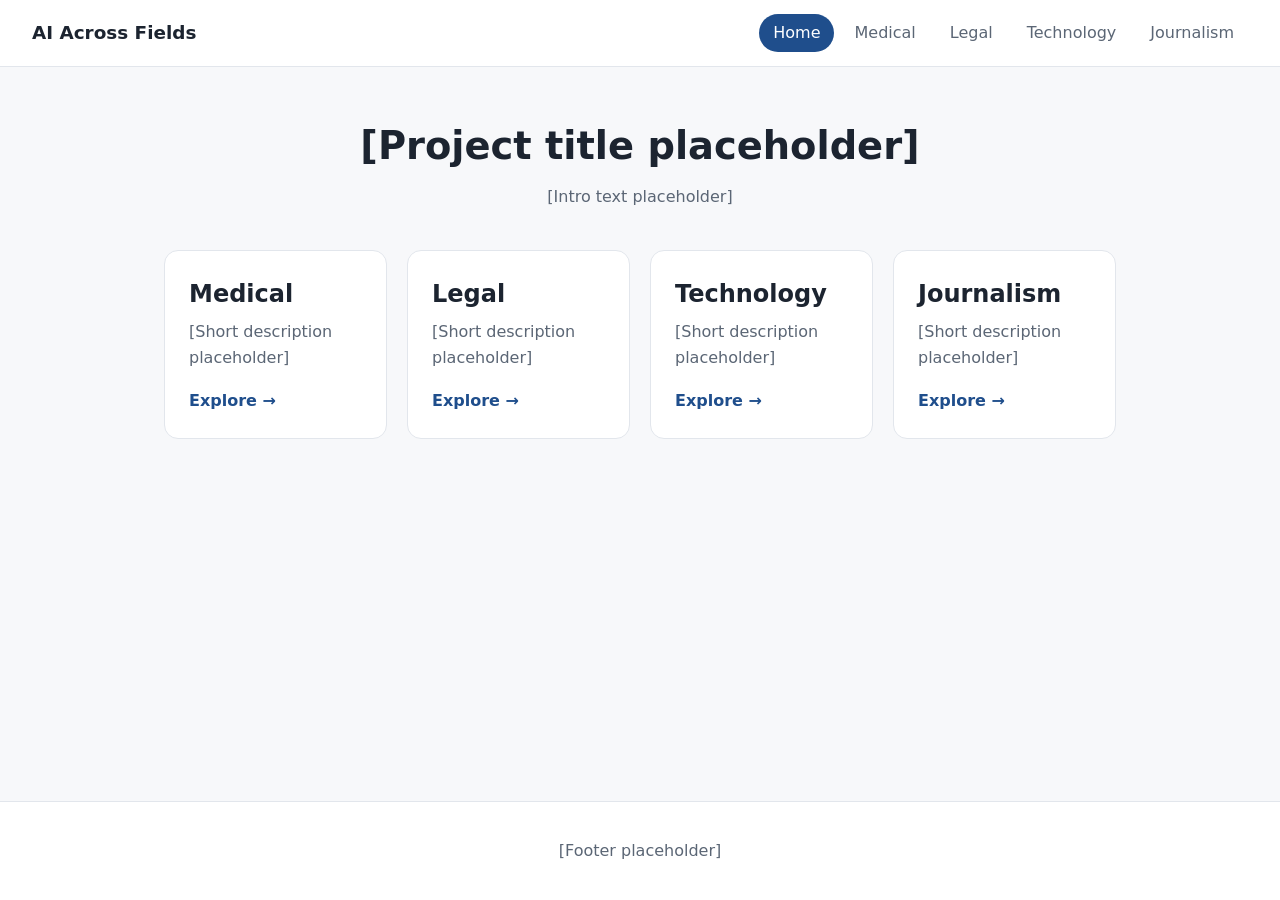
==== index.html @ dff11a95 "Create index.html" ====
<!DOCTYPE html>
<html lang="en">
<head>
<meta charset="UTF-8">
<meta name="viewport" content="width=device-width, initial-scale=1">
<title>Home | AI Across Fields</title>
<link rel="stylesheet" href="style.css">
</head>
<body>
<header class="site-header">
<a class="brand" href="index.html">AI Across Fields</a>
<nav><a href="index.html" class="active">Home</a><a href="medical.html">Medical</a><a href="legal.html">Legal</a><a href="technology.html">Technology</a><a href="journalism.html">Journalism</a></nav>
</header>
<main>
<section class="hero">
<h1>[Project title placeholder]</h1>
<p>[Intro text placeholder]</p>
</section>
<section class="grid">
<a class="card" href="medical.html"><h2>Medical</h2><p>[Short description placeholder]</p><span class="go">Explore &rarr;</span></a>
<a class="card" href="legal.html"><h2>Legal</h2><p>[Short description placeholder]</p><span class="go">Explore &rarr;</span></a>
<a class="card" href="technology.html"><h2>Technology</h2><p>[Short description placeholder]</p><span class="go">Explore &rarr;</span></a>
<a class="card" href="journalism.html"><h2>Journalism</h2><p>[Short description placeholder]</p><span class="go">Explore &rarr;</span></a>
</section>
</main>
<footer class="site-footer"><p>[Footer placeholder]</p></footer>
</body>
</html>
---- style.css ----
:root{--bg:#f7f8fa;--ink:#1c2430;--muted:#5b6675;--accent:#1f4e8c;--card:#fff;--line:#e2e6ec}
*{box-sizing:border-box}
body{margin:0;font-family:system-ui,-apple-system,"Segoe UI",Roboto,sans-serif;background:var(--bg);color:var(--ink);line-height:1.6;display:flex;flex-direction:column;min-height:100vh}
.site-header{display:flex;flex-wrap:wrap;gap:12px;align-items:center;justify-content:space-between;padding:14px 32px;background:var(--card);border-bottom:1px solid var(--line)}
.brand{font-weight:700;font-size:1.15rem;color:var(--ink);text-decoration:none}
nav{display:flex;flex-wrap:wrap;gap:6px}
nav a{padding:6px 14px;border-radius:999px;color:var(--muted);text-decoration:none;font-weight:500}
nav a:hover{background:var(--bg);color:var(--ink)}
nav a.active{background:var(--accent);color:#fff}
main{flex:1;width:100%;max-width:1000px;margin:0 auto;padding:48px 24px}
.hero{text-align:center;margin-bottom:40px}
.hero h1{font-size:2.4rem;margin:0 0 8px}
.hero p{color:var(--muted);max-width:640px;margin:0 auto}
.grid{display:grid;grid-template-columns:repeat(auto-fit,minmax(220px,1fr));gap:20px}
.card{display:flex;flex-direction:column;gap:6px;padding:24px;background:var(--card);border:1px solid var(--line);border-radius:14px;text-decoration:none;color:var(--ink);transition:transform .15s,box-shadow .15s}
.card:hover{transform:translateY(-3px);box-shadow:0 8px 20px rgba(0,0,0,.08)}
.card h2{margin:0}
.card p{margin:0;color:var(--muted)}
.card .go{margin-top:auto;padding-top:12px;color:var(--accent);font-weight:600}
.content{background:var(--card);border:1px solid var(--line);border-radius:14px;padding:28px}
.back{margin-top:28px}
.back a{color:var(--accent);text-decoration:none;font-weight:600}
.site-footer{text-align:center;padding:20px;color:var(--muted);border-top:1px solid var(--line);background:var(--card)}
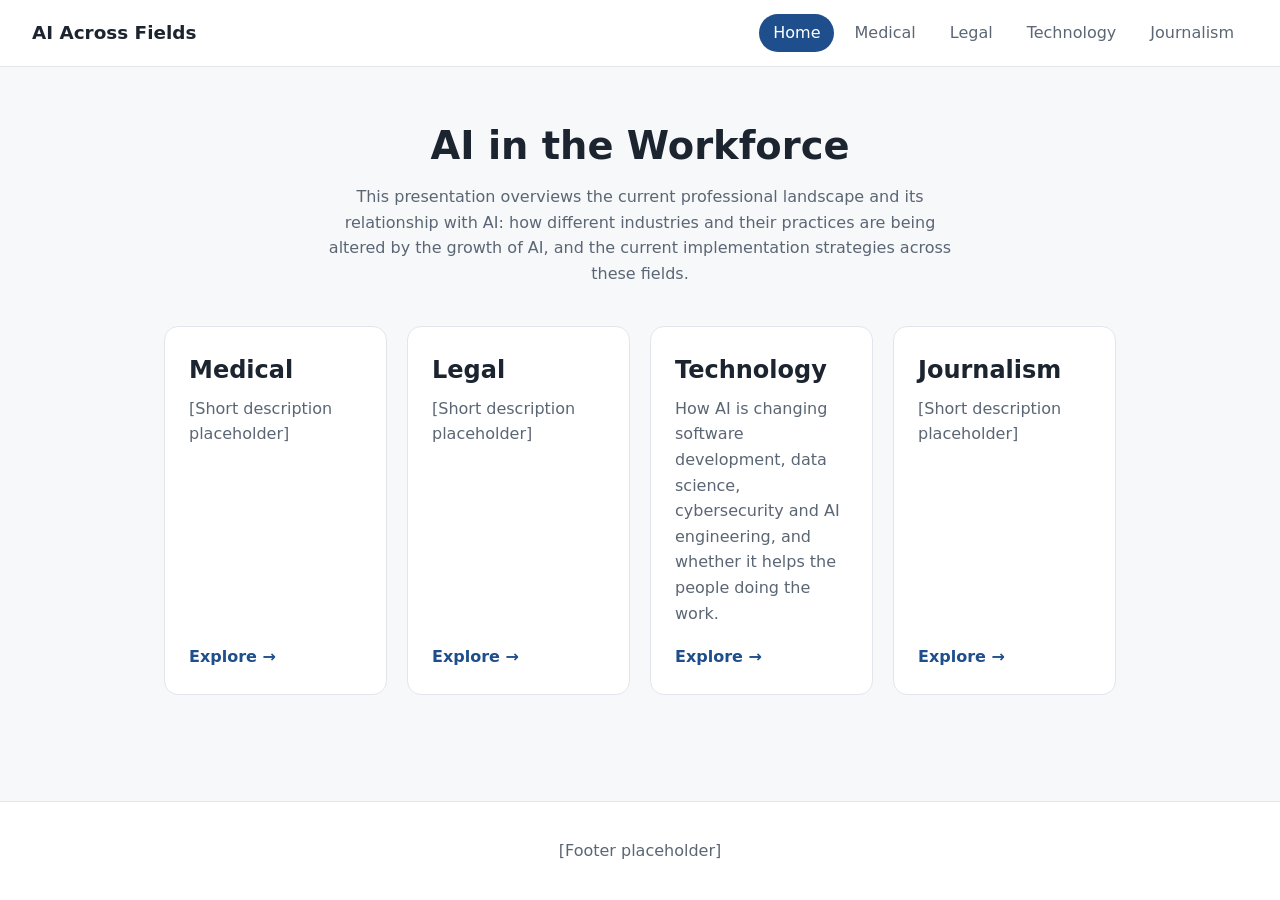
==== commit ed204278: "Change title and update hero section content Updated the title and content related to AI in the Work" ====
--- a/index.html
+++ b/index.html
@@ -3,7 +3,7 @@
 <head>
 <meta charset="UTF-8">
 <meta name="viewport" content="width=device-width, initial-scale=1">
-<title>Home | AI Across Fields</title>
+<title>Home | AI in the Workforce</title>
 <link rel="stylesheet" href="style.css">
 </head>
 <body>
@@ -13,13 +13,13 @@
 </header>
 <main>
 <section class="hero">
-<h1>[Project title placeholder]</h1>
-<p>[Intro text placeholder]</p>
+<h1>AI in the Workforce</h1>
+<p>This presentation overviews the current professional landscape and its relationship with AI: how different industries and their practices are being altered by the growth of AI, and the current implementation strategies across these fields.</p>
 </section>
 <section class="grid">
 <a class="card" href="medical.html"><h2>Medical</h2><p>[Short description placeholder]</p><span class="go">Explore &rarr;</span></a>
 <a class="card" href="legal.html"><h2>Legal</h2><p>[Short description placeholder]</p><span class="go">Explore &rarr;</span></a>
-<a class="card" href="technology.html"><h2>Technology</h2><p>[Short description placeholder]</p><span class="go">Explore &rarr;</span></a>
+<a class="card" href="technology.html"><h2>Technology</h2><p>How AI is changing software development, data science, cybersecurity and AI engineering, and whether it helps the people doing the work.</p><span class="go">Explore &rarr;</span></a>
 <a class="card" href="journalism.html"><h2>Journalism</h2><p>[Short description placeholder]</p><span class="go">Explore &rarr;</span></a>
 </section>
 </main>
--- a/style.css
+++ b/style.css
@@ -21,3 +21,22 @@
 .back{margin-top:28px}
 .back a{color:var(--accent);text-decoration:none;font-weight:600}
 .site-footer{text-align:center;padding:20px;color:var(--muted);border-top:1px solid var(--line);background:var(--card)}
+.essay h2{margin:32px 0 8px;font-size:1.4rem}
+.essay h2:first-child{margin-top:0}
+.essay p{margin:0 0 14px}
+.chart{margin:20px 0 28px;padding:16px 16px 8px;background:#fff;border:1px solid var(--line);border-radius:12px}
+.chart figcaption{margin-bottom:6px}
+.chart svg{width:100%;height:auto;display:block}
+.source{margin:6px 0 4px;font-size:.85rem;color:var(--muted)}
+.sources-list{padding-left:20px;font-size:.92rem}
+.sources-list li{margin-bottom:6px}
+.sources-list a{color:var(--accent)}
+details.field{margin:14px 0;border:1px solid var(--line);border-radius:12px;background:#fff;overflow:hidden}
+details.field summary{cursor:pointer;list-style:none;padding:16px 20px;font-size:1.25rem;font-weight:600;display:flex;justify-content:space-between;align-items:center}
+details.field summary::-webkit-details-marker{display:none}
+details.field summary::after{content:"+";font-size:1.6rem;line-height:1;color:var(--accent);font-weight:400}
+details.field[open] summary::after{content:"\2212"}
+details.field summary:hover{background:var(--bg)}
+details.field[open] summary{border-bottom:1px solid var(--line)}
+.field-body{padding:18px 20px 6px}
+.field-body .chart{margin-top:8px}
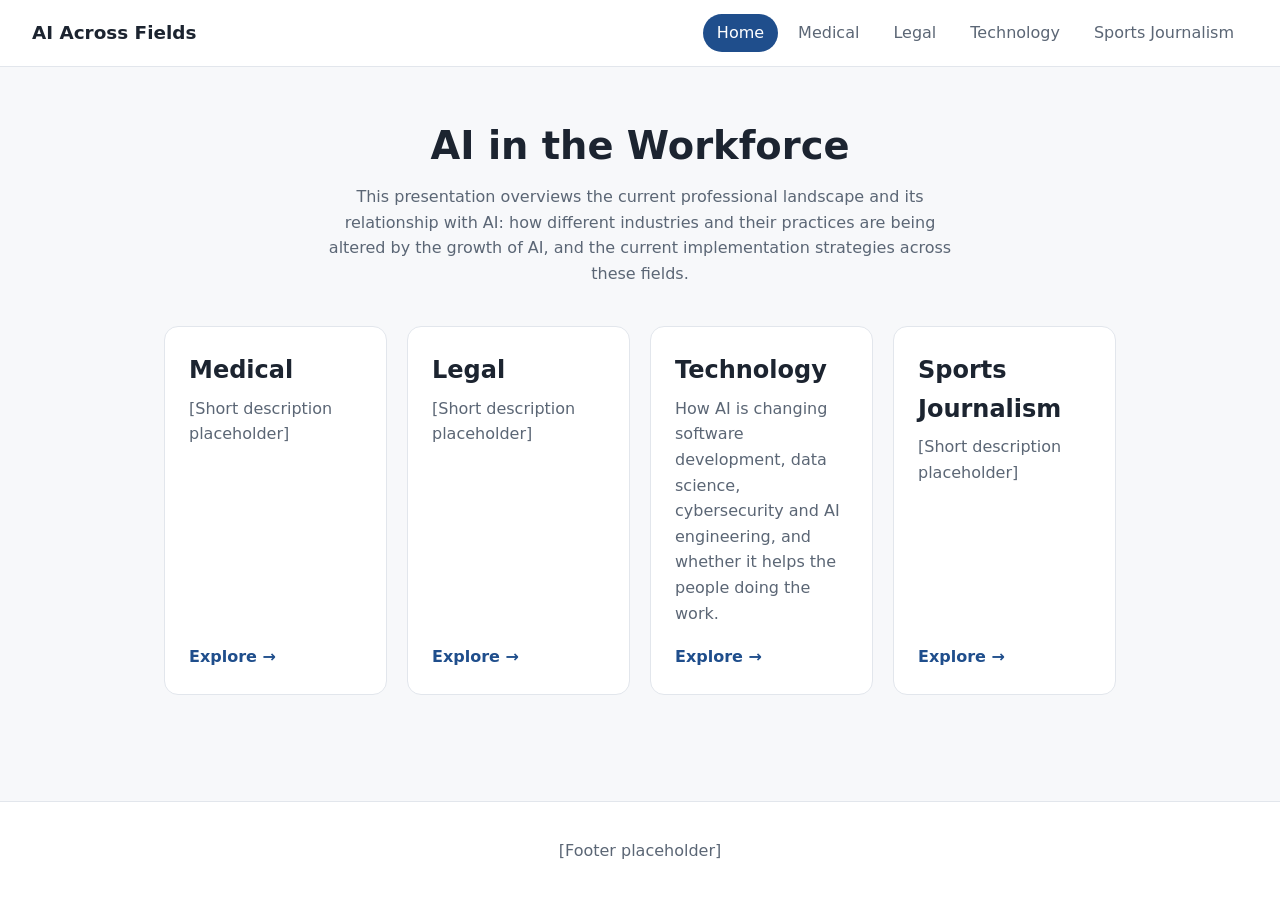
==== commit 182a2b73: "Update Journalism link to Sports Journalism" ====
--- a/index.html
+++ b/index.html
@@ -9,7 +9,7 @@
 <body>
 <header class="site-header">
 <a class="brand" href="index.html">AI Across Fields</a>
-<nav><a href="index.html" class="active">Home</a><a href="medical.html">Medical</a><a href="legal.html">Legal</a><a href="technology.html">Technology</a><a href="journalism.html">Journalism</a></nav>
+<nav><a href="index.html" class="active">Home</a><a href="medical.html">Medical</a><a href="legal.html">Legal</a><a href="technology.html">Technology</a><a href="journalism.html">Sports Journalism</a></nav>
 </header>
 <main>
 <section class="hero">
@@ -20,7 +20,7 @@
 <a class="card" href="medical.html"><h2>Medical</h2><p>[Short description placeholder]</p><span class="go">Explore &rarr;</span></a>
 <a class="card" href="legal.html"><h2>Legal</h2><p>[Short description placeholder]</p><span class="go">Explore &rarr;</span></a>
 <a class="card" href="technology.html"><h2>Technology</h2><p>How AI is changing software development, data science, cybersecurity and AI engineering, and whether it helps the people doing the work.</p><span class="go">Explore &rarr;</span></a>
-<a class="card" href="journalism.html"><h2>Journalism</h2><p>[Short description placeholder]</p><span class="go">Explore &rarr;</span></a>
+<a class="card" href="journalism.html"><h2>Sports Journalism</h2><p>[Short description placeholder]</p><span class="go">Explore &rarr;</span></a>
 </section>
 </main>
 <footer class="site-footer"><p>[Footer placeholder]</p></footer>
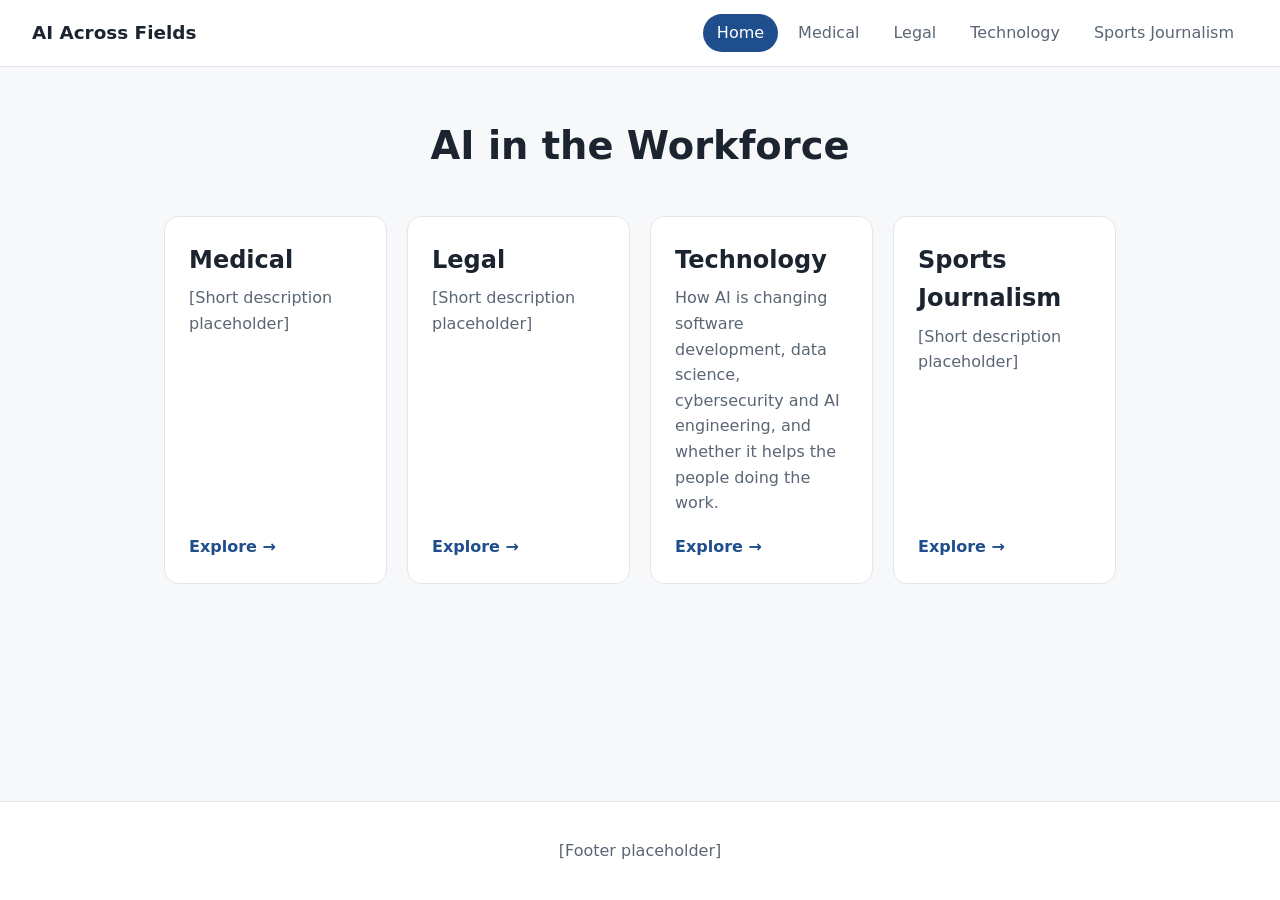
==== commit 90595ded: "Remove overview paragraph from hero section Removed a detailed paragraph about AI's impact on indust" ====
--- a/index.html
+++ b/index.html
@@ -14,7 +14,6 @@
 <main>
 <section class="hero">
 <h1>AI in the Workforce</h1>
-<p>This presentation overviews the current professional landscape and its relationship with AI: how different industries and their practices are being altered by the growth of AI, and the current implementation strategies across these fields.</p>
 </section>
 <section class="grid">
 <a class="card" href="medical.html"><h2>Medical</h2><p>[Short description placeholder]</p><span class="go">Explore &rarr;</span></a>
